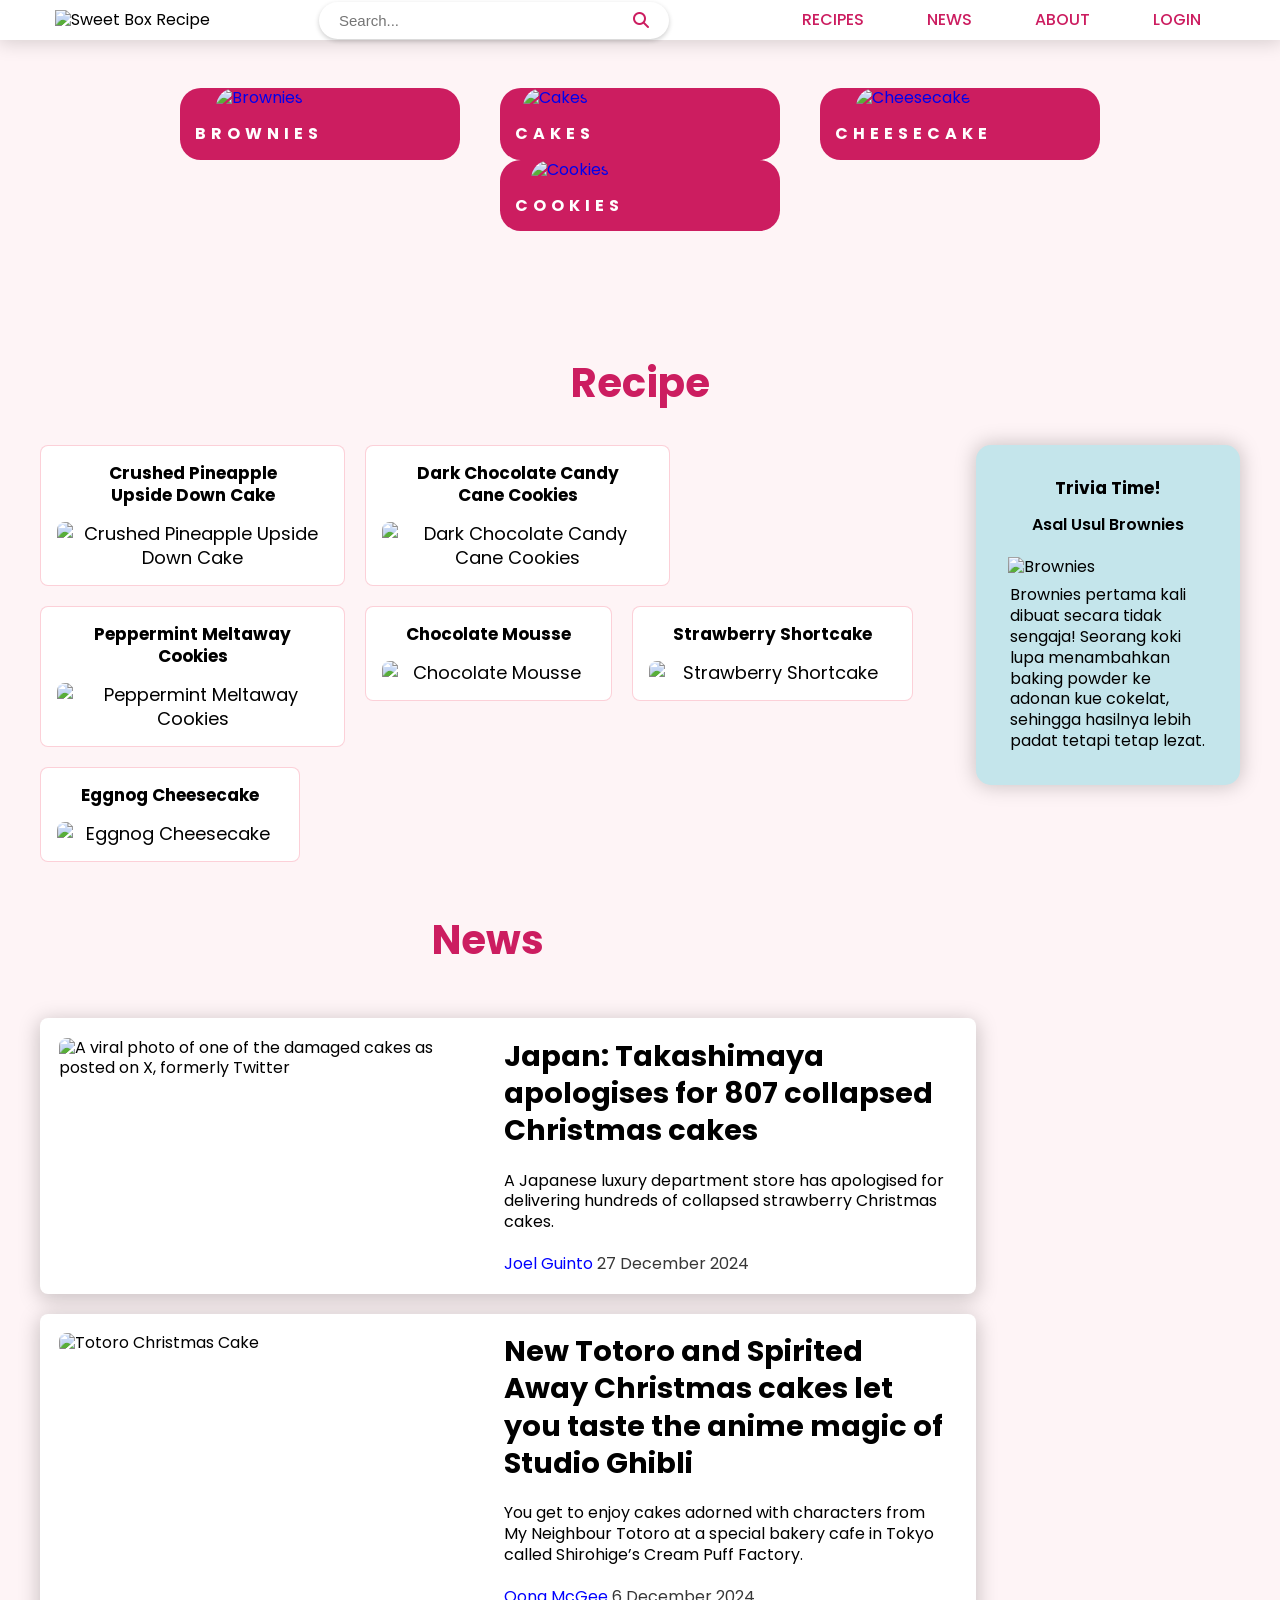
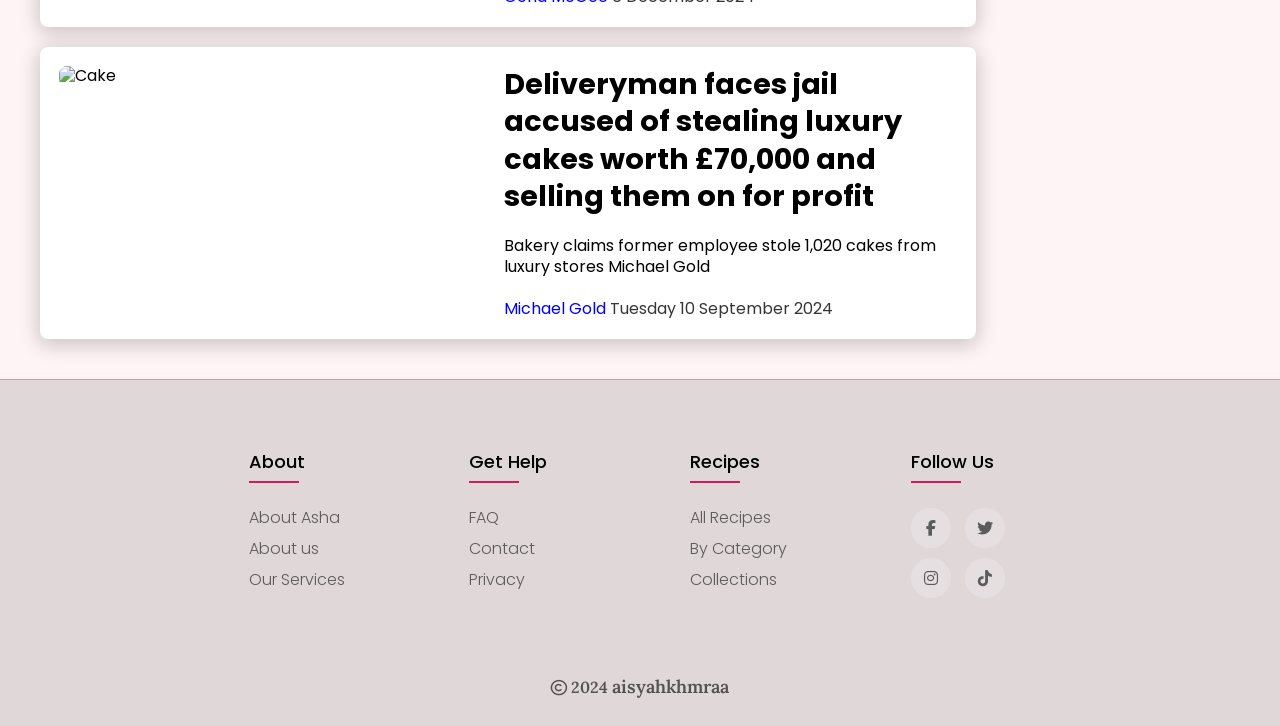
==== index.html @ 1d1de417 "Add files via upload" ====
<!DOCTYPE html>
<html lang="en">

<head>
    <meta charset="UTF-8">
    <meta name="viewport" content="width=device-width, initial-scale=1.0">
    <title>Sweet Box Recipe</title>
    <!-- font -->
    <link rel="preconnect" href="https://fonts.googleapis.com">
    <link rel="preconnect" href="https://fonts.gstatic.com" crossorigin>
    <link href="https://fonts.googleapis.com/css2?family=Lora:ital,wght@0,400..700;1,400..700&display=swap"
        rel="stylesheet">
    <link href="https://fonts.googleapis.com/css2?family=Poppins:wght@300;400;500;600;700&display=swap"
        rel="stylesheet">
    <link href="https://fonts.googleapis.com/css2?family=Sacramento&display=swap" rel="stylesheet">

    <!-- font awesome -->
    <link rel="stylesheet" href="https://cdnjs.cloudflare.com/ajax/libs/font-awesome/6.5.1/css/all.min.css">
    <!-- css -->
    <link rel="stylesheet" href="css/app.css">
</head>

<body>
    <header>
        <div class="navigation">
            <div>
                <img src="img/sweet-box-recipe.png" alt="Sweet Box Recipe" width="240px">
            </div>
            <div class="search-box">
                <input type="text" placeholder="Search...">
                <i class="fa fa-search"></i>
            </div>
            <input type="checkbox" id="check">
            <label for="check" class="checkbtn">
                <i class="fas fa-bars"></i>
            </label>
            <nav class="nav-list">
                <ul>
                    <li>
                        <a href="#recipes">Recipes</a>
                    </li>
                    <li>
                        <a href="#news">News</a>
                    </li>
                    <li>
                        <a href="#">About</a>
                    </li>
                    <li>
                        <a href="#">Login</a>
                    </li>
                </ul>
            </nav>
        </div>
        <div class="jumbotron">
            <div class="card-jumbotron">
                <a href="#"><img src="img/brownies-header.jpg" alt="Brownies">
                    <h2>BROWNIES</h2>
                </a>
            </div>
            <div class="card-jumbotron">
                <a href="#"><img src="img/cakes-header.jpg" alt="Cakes">
                    <h2>CAKES</h2>
                </a>
            </div>
            <div class="card-jumbotron">
                <a href="#"><img src="img/cheesecake-header.jpg" alt="Cheesecake">
                    <h2>CHEESECAKE</h2>
                </a>
            </div>
            <div class="card-jumbotron">
                <a href="#"><img src="img/cookies-header.jpg" alt="Cookies">
                    <h2>COOKIES</h2>
                </a>
            </div>
        </div>
    </header>


    <main>
        <br><br>
        <div id="recipes" class="content-header1">
            <a href="#">
                <h1>Recipe</h1>
            </a>
        </div>

        <!-- left side -->
        <div id="content">
            <div>
                <div class="content-recipe">
                    <a href="#">
                        <article class="card-recipe">
                            <h2>Crushed Pineapple Upside Down Cake</h2>
                            <img src="img/pinnaple-cake.jpg" alt="Crushed Pineapple Upside Down Cake"
                                class="gambar-resep">
                        </article>
                    </a>
                    <a href="#">
                        <article class="card-recipe">
                            <h2>Dark Chocolate Candy Cane Cookies</h2>
                            <img src="img/candy-cane.jpg" alt="Dark Chocolate Candy Cane Cookies" class="gambar-resep">
                        </article>
                    </a>
                    <a href="#">
                        <article class="card-recipe">
                            <h2>Peppermint Meltaway Cookies</h2>
                            <img src="img/peppermint-cookies.jpg" alt="Peppermint Meltaway Cookies"
                                class="gambar-resep">
                        </article>
                    </a>
                    <a href="#">
                        <article class="card-recipe">
                            <h2>Chocolate Mousse</h2>
                            <img src="img/chocolate-mousse.jpg" alt="Chocolate Mousse" class="gambar-resep">
                        </article>
                    </a>
                    <a href="#">
                        <article class="card-recipe">
                            <h2>Strawberry Shortcake</h2>
                            <img src="img/strawberry-shortcake.jpg" alt="Strawberry Shortcake" class="gambar-resep">
                        </article>
                    </a>
                    <a href="#">
                        <article class="card-recipe">
                            <h2>Eggnog Cheesecake</h2>
                            <img src="img/cheesecake.jpg" alt="Eggnog Cheesecake" class="gambar-resep">
                        </article>
                    </a>
                </div>

                <div id="news" class="content-header2">
                    <a href="#">
                        <h1>News</h1>
                    </a>
                </div>

                <div class="content-news">
                    <div>
                        <article class="card-news">
                            <img src="img/christmas-cake.jpg"
                                alt="A viral photo of one of the damaged cakes as posted on X, formerly Twitter"
                                class="gambar-news">
                            <div class="text-content">
                                <a href="#">
                                    <h1>Japan: Takashimaya apologises for 807 collapsed Christmas cakes</h1>
                                </a>
                                <br>
                                <p class="text-news">
                                    A Japanese luxury department store has apologised for delivering hundreds of
                                    collapsed
                                    strawberry Christmas cakes.
                                    <br><br>
                                    <span style="color: blue;">Joel Guinto</span> <span style="color: rgb(54, 54, 54);">
                                        27 December 2024
                                    </span>
                                </p>
                            </div>
                        </article>
                        <article class="card-news">
                            <img src="img/totoro-cake.jpg" alt="Totoro Christmas Cake" class="gambar-news">
                            <div class="text-content">
                                <a href="#">
                                    <h1>New Totoro and Spirited Away Christmas cakes let you taste the anime magic of
                                        Studio
                                        Ghibli
                                    </h1>
                                </a>
                                <br>
                                <p class="text-news">
                                    You
                                    get to enjoy cakes adorned with characters from My Neighbour Totoro at a special
                                    bakery
                                    cafe
                                    in
                                    Tokyo called Shirohige’s Cream Puff Factory.
                                    <br><br>
                                    <span style="color: blue;">Oona McGee</span> <span style="color: rgb(54, 54, 54);">6
                                        December
                                        2024</span>
                                </p>
                            </div>
                        </article>
                        <article class="card-news">
                            <img src="img/cake-tart.jpg" alt="Cake" class="gambar-news">
                            <div class="text-content">
                                <a href="#">
                                    <h1>Deliveryman faces jail accused of stealing luxury cakes worth £70,000 and
                                        selling
                                        them
                                        on
                                        for
                                        profit</h1>
                                </a>
                                <br>
                                <p class="text-news">
                                    Bakery claims former employee stole 1,020 cakes from luxury stores Michael Gold
                                    <br><br>
                                    <span style="color: blue;">Michael Gold</span>
                                    <span style="color: rgb(54, 54, 54);">
                                        Tuesday 10 September 2024
                                    </span>
                                </p>
                            </div>
                        </article>
                    </div>
                </div>
            </div>



            <!-- right side -->
            <aside class="side-bar">
                <section class="trivia">
                    <div class="header-aside">
                        <h2>Trivia Time!</h2>
                        <h4>Asal Usul Brownies</h4>
                    </div>
                    <br>
                    <div class="left-aside">
                        <img src="img/brownies.png" alt="Brownies">
                        <div class="text-aside">
                            <p>Brownies pertama kali dibuat secara tidak sengaja! Seorang koki lupa menambahkan baking
                                powder ke
                                adonan kue cokelat, sehingga hasilnya lebih padat tetapi tetap lezat.</p>
                        </div>
                </section>
            </aside>
        </div>
    </main>
</body>

<footer class="footer">
    <div class="cfooter">
        <div class="container">
            <div class="row">
                <div class="footer-col">
                    <h4>About</h4>
                    <ul>
                        <li><a href="#">About Asha</a></li>
                        <li><a href="#">About us</a></li>
                        <li><a href="#">Our Services</a></li>
                    </ul>
                </div>
                <div class="footer-col">
                    <h4>Get Help</h4>
                    <ul>
                        <li><a href="#">FAQ</a></li>
                        <li><a href="#">Contact</a></li>
                        <li><a href="#">Privacy</a></li>
                    </ul>
                </div>
                <div class="footer-col">
                    <h4>Recipes</h4>
                    <ul>
                        <li><a href="#">All Recipes</a></li>
                        <li><a href="#">By Category</a></li>
                        <li><a href="#">Collections</a></li>
                    </ul>
                </div>
                <div class="footer-col">
                    <h4>Follow Us</h4>
                    <div class="social-media">
                        <a href="#"><i class="fab fa-facebook-f"></i></a>
                        <a href="#"><i class="fab fa-twitter"></i></a>
                        <a href="#"><i class="fab fa-instagram"></i></a>
                        <a href="#"><i class="fab fa-tiktok"></i></a>
                    </div>
                </div>
            </div>
        </div>
        <a class="font-footer" href="https://www.instagram.com/aisyahkhmraa?igsh=MWc3djFxNWg4aG1veQ==">
            <i class="far fa-copyright">
                <p style="font-weight: 600;">&nbsp2024 <span
                        style="font-size: 18px; font-weight: 600;">aisyahkhmraa</span></p>
            </i>
        </a>
    </div>
</footer>

</html>
---- css/app.css ----
*{
    padding: 0;
    margin: 0;
    box-sizing: border-box;
}

main {
    padding: 20px;
    display: flex;
    flex-direction: column;
}

body {
    font-family: "Poppins", serif;
    line-height: 1.3;
    background: #f9a2b31e;
}


a {
    text-decoration: none;
}

.jumbotron {
    width: 100%;
    display: flex;
    flex-wrap: wrap;
    align-items: center;
    justify-content: center;
    text-align: center;
    padding: 3rem 2rem;
}

.card-jumbotron {
    display: flex;
    width: 280px;
    border-radius: 1.3rem;
    background-color: #cc1d60;
    margin-inline: 20px;
}

.card-jumbotron h2:hover {
    letter-spacing: 9px;
}


.card-jumbotron img { 
    width: 100%;
    border-top-left-radius: 1.2rem;
    border-top-right-radius: 1.2rem;
}

.jumbotron .jumbotron-inner {
    width: 100%;
    display: flex;
    justify-content: center;
    
}

.card-jumbotron h2 {
    font-family: 'poppins', serif;
    font-size: 16px;
    font-weight: 700;
    padding: 15px;
    text-align: center;
    text-decoration: none;
    color: white; 
    letter-spacing: 5px;
    transition: all 0.5s ease-in-out;
}

.search-box {
    position: relative;
}

.search-box input {
    width: 350px;
    font-size: 15px;
    padding: 10px 20px;
    border-radius: 25px;
    border: none;
    box-shadow: 0px 2px 5px rgba(0, 0, 0, 0.2);
    transition: 0.4s ease-in-out;
}

.search-box input:focus {
    width: 400px;
}

.search-box i {
    position: absolute;
    top: 50%;
    right: 20px;
    transform: translateY(-50%);
    color: #cc1d60;
    cursor: pointer;
}

.container {
    display: flex;
}

h1 {
    color: #cc1d60;
    font-weight: 700;
}

.content-header1 {
    display: flex;
    font-size: 20px;
    width: 100%;
    align-items: start;
    justify-content: center;
    margin: 0;
    padding: 1rem;
}

.content-header2 {
    font-size: 20px;
    width: 100%;
    text-align: center;
    padding: 2rem;
}

.content-recipe {
    display: flex;
    flex-wrap: wrap;

    margin-left: 0;
    width: 100%;
    padding: 10px;
    font-size: 18px;
}

.card-recipe:hover {
        transform: scale(1.01); 
        transition: all 0.2s ease-in-out;
        box-shadow: 0 4px 20px 2px rgba(0, 0, 0, 0.295);
}

.content-news {
    display: flex;
    flex-wrap: wrap;
}

.card-recipe {
    background-color: white;
    border-radius: 0.5rem;
    border: 0.01px solid #f9a2b381;
    margin: 10px;
  
    max-width: 305px;
    display: flex;
    flex-direction: column;
    justify-content: space-between;
    align-items: center;
    text-align: center;
    padding: 1rem;
    color: black;
}

.card-news {
    background-color: white;
    box-shadow: 0 4px 20px 2px rgba(0, 0, 0, 0.205);
    border-radius: 0.5rem;
    margin: 20px;
    width: 100%;
    max-width: 100%;

    display: flex;
    flex-wrap: wrap;
    align-items: flex-start;
    gap: 2rem;
    padding: 1.2rem;
}

.card-news h1 {
    color: black;
}

.gambar-resep {
    width: 100%;
    border-radius: 0.5rem;
    object-fit: cover;
}

.gambar-news {
    width: 46%;
    align-items: center;
    border-radius: 0.5rem;
    object-fit: cover;
}

header {
    display: inline;
}

.navigation {
    background-color: white ;
    box-shadow: 0 0 20px 2px rgba(0, 0, 0, 0.171);
    width: 100%;
    max-width: 100%;
    padding-block: 0.1rem;
    
    display: flex;
    justify-content: space-around;
    align-items: center;

    position: sticky;
    top: 0;
    z-index: 9999;
}

header .nav-list ul {
    display: flex;
    gap: 15px;

}

header .nav-list li {
    list-style-type: none;
}

nav li a:hover {
    color: white;
    background-color: #cc1d60;
}

.nav-list li a {
    padding: 0.5rem 1.5rem;
    border-radius: 999px;

    text-decoration: none;
    font-size: 1rem;
    font-weight: 500;
    color: #cc1d60;

    transition: all 0.2s ease-in-out;
}

.nav-list ul li a {
    text-transform: uppercase;
}

.text-content {
    flex-direction: column; 
    width: 440px;
    max-width: 500px;
}

.text-content h1 {
    padding: 0%;
    margin: 0%;
    font-size: 1.8rem;
}

.text-content h1:hover {
    text-decoration: underline;
    color: blue;
}

h2 {
    font-size: 17px;
    padding: 1rem 1.5rem;
    padding-top: 0; 
}

.side-bar {
    padding: 10px;
}

#content {
    width: 100%;
    display: flex;
    justify-content: space-between;
}

.trivia { 
    background-color: rgb(196, 229, 235);
    box-shadow: 0 0 20px 1.5px rgba(0, 0, 0, 0.205);
    border-radius: 15px;
    padding: 2rem;
    margin: 10px
}

.left-aside img {
    width: 100%;
        background-repeat: no-repeat;
        background-size: contain;
}

.text-aside {
    padding: 0.1rem;
    padding-top: 0.5rem;
    width: 200px;
    font-size: 16px;
}

.header-aside h2, h4 {
    display: flex;
    justify-content: center;
}

.header-aside h4 {
    font-weight: 600;
}

.footer {
    max-width: 100%;
    margin: auto;
    background-color: rgba(0, 0, 0, 0.116);
    border-top: 0.01px solid #cc1d6059;
}

.row {
    display: flex;
    flex-wrap: wrap;
}

ul {
    list-style: none;
}

.container {
    display: flex;
    padding: 70px 0;
    justify-content: center;
}

.footer-col {
    width: 25%;
    padding: 0 50px;
    
}

.footer-col h4 {
    font-size: 18px;
    color: black;
    text-transform: capitalize;
    margin-bottom: 35px;
    font-weight: 500;
    position: relative;
    justify-content: start;
}

.footer-col h4::before {
    content: '';
    position: absolute;
    bottom: -10px;
    left: 0;
    background-color: #cc1d60;
    height: 2px;
    box-sizing: border-box;
    width: 50px;
}

.footer-col ul li:not(:last-child) {
    margin-bottom: 10px;
} 

.footer-col ul li a {
    font-size: 16px;
    color: #ffffff;
    text-decoration: none;
    font-weight: 300;
    color: rgb(92, 91, 91);
    display: block;
    transition: all 0.3s ease;
}

.footer-col ul li a:hover {
    color: #cc1d60;
    padding-left: 8px;
    font-weight: 500;
}

.footer-col .social-media i {
    display: inline-block;
    height: 40px;
    width: 40px;
    background-color: rgba(255, 255, 255, 0.2);
    margin: 0 10px 10px 0;
    text-align: center;
    line-height: 40px;
    border-radius: 50%;
    color: rgb(92, 91, 91);
    transition: all 0.5s ease;
}

.footer-col .social-media i:hover {
    color: #cc1d60;
    background-color: #ca749557;
}


.checkbtn {
    font-size: 27px;
    color: #cc1d60;
    line-height: 80px;
    float: right;
    cursor: pointer;
    display: none;
}

#check {
    display: none;
}

.cfooter i {
    display: flex;
    justify-content: center;
    padding-bottom: 30px;
    font-size: 16px;
    list-style: none;
}

.font-footer {
    text-decoration: none;
}

.font-footer i {
    color: rgba(48, 48, 48, 0.795);
    align-items: center;
}

.font-footer i p {
    color: rgba(48, 47, 47, 0.795);
    font-family: 'Lora';
    font-size: 16px;
}

@media screen and (max-width: 1023px) {
    body {
        width: 100%;
    }
    
    #content {
        display: flex;
        flex-direction: column;
    }
    .footer-col {
        width: 50%;
        margin-bottom: 30px;
    }

    .content-recipe {
        display: flex;
        justify-content: center;
    }

    .content-news {
        display: flex;
        flex-wrap: wrap;
    }

    .card-recipe {
        max-width: 270px;
    }

    .card-news {
        width: 100%;
    }

    .gambar-news {
        width: 300px;
    }

    .side-bar {
        display: flex;
        flex-direction: column;
        width: 80%;
    }

    .left-aside {
        display: flex;
    }
 
    .left-aside img {     
        width: 70%;
        height: 200px;
    }

    .header-aside h2 {
        font-size: 28px;
    }

    .header-aside h4 {
        font-size: 18px;
    }

    .text-aside {
        display: flex;
        width: 70%;
        font-size: 17px;
        align-items: center;
        padding: 10px;
    }

    .text-content {
        padding-left: 0.5rem;
    }

    .text-content h1 {
        width: 400px;
        font-size: 22px;
    }

    .text-content p {
        width: 400px;
        font-size: 14px;
    }

    .checkbtn {
        display: block;
    }

    .nav-list ul {
        position: fixed;
        width: 100%;
        height: 100vh;
        background: rgb(196, 229, 235);
        top: 90px;
        left: -100%;
        transition: all .5s;
        padding-bottom: 150px;
        flex-direction: column;
        text-align: center;
    }

    .nav-list ul li {
        display: block;
        margin: 45px 0;
        line-height: 20px;
    }

    .nav-list ul li a {
        font-size: 20px;
        color: grey;
    }

    .nav-list a:hover {
        background: none;
        color: #cc1d60;
    }

    #check:checked ~ .nav-list ul {
        left: 0;
    }

    .jumbotron {
        width: 100%;
        height: 1000px;
        background-color: red;
    }

    .card-jumbotron {
        display: flex;
        flex-wrap: wrap;
    }

    .card-jumbotron img {
        object-fit: cover;
        width: 250px;
    }

}

@media screen and (max-width: 767px){
    .footer-col {
        width: 100%;
    }

    .gambar-news {
        width: 100%;
    }

    header .navigation {
        flex-direction: column;
        gap: 1.5rem;
    }

    .card-recipe {  
        width: 100%;
        font-size: 14px;
    }

    .card-news {
        flex-direction: column;
        width: 80%;
    }

    h1 {
        font-size: 28px;
    }

    h2 {
        font-size: 20px;
    }

    


}
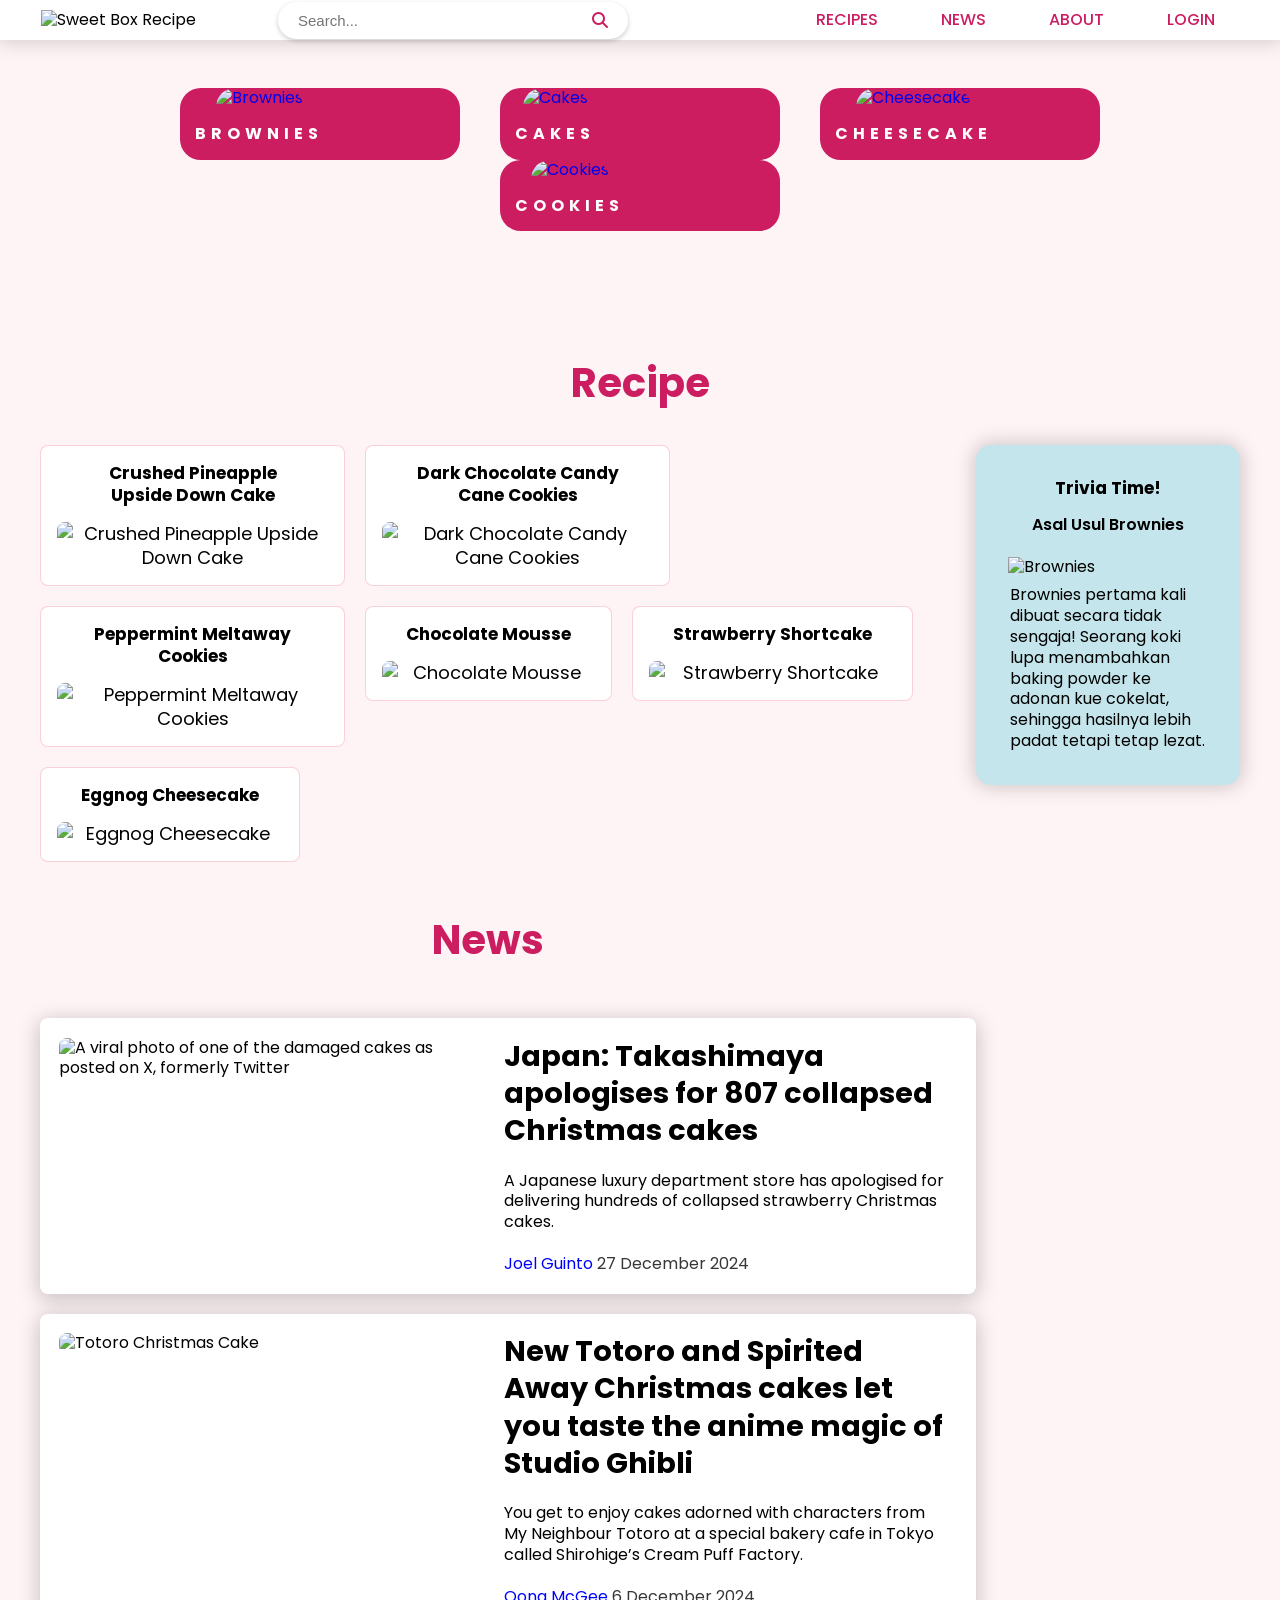
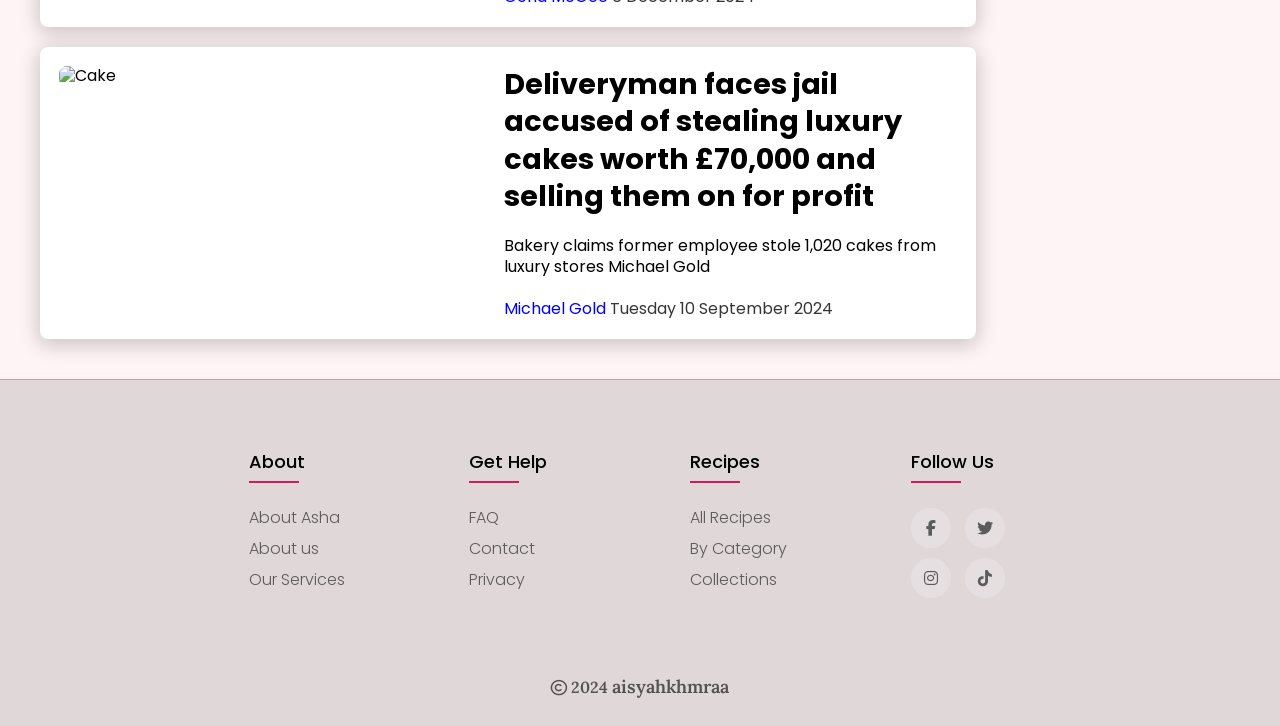
==== commit 5bc255f1: "menambahakan index.html" ====
--- a/index.html
+++ b/index.html
@@ -1,280 +1,284 @@
-<!DOCTYPE html>
-<html lang="en">
-
-<head>
-    <meta charset="UTF-8">
-    <meta name="viewport" content="width=device-width, initial-scale=1.0">
-    <title>Sweet Box Recipe</title>
-    <!-- font -->
-    <link rel="preconnect" href="https://fonts.googleapis.com">
-    <link rel="preconnect" href="https://fonts.gstatic.com" crossorigin>
-    <link href="https://fonts.googleapis.com/css2?family=Lora:ital,wght@0,400..700;1,400..700&display=swap"
-        rel="stylesheet">
-    <link href="https://fonts.googleapis.com/css2?family=Poppins:wght@300;400;500;600;700&display=swap"
-        rel="stylesheet">
-    <link href="https://fonts.googleapis.com/css2?family=Sacramento&display=swap" rel="stylesheet">
-
-    <!-- font awesome -->
-    <link rel="stylesheet" href="https://cdnjs.cloudflare.com/ajax/libs/font-awesome/6.5.1/css/all.min.css">
-    <!-- css -->
-    <link rel="stylesheet" href="css/app.css">
-</head>
-
-<body>
-    <header>
-        <div class="navigation">
-            <div>
-                <img src="img/sweet-box-recipe.png" alt="Sweet Box Recipe" width="240px">
-            </div>
-            <div class="search-box">
-                <input type="text" placeholder="Search...">
-                <i class="fa fa-search"></i>
-            </div>
-            <input type="checkbox" id="check">
-            <label for="check" class="checkbtn">
-                <i class="fas fa-bars"></i>
-            </label>
-            <nav class="nav-list">
-                <ul>
-                    <li>
-                        <a href="#recipes">Recipes</a>
-                    </li>
-                    <li>
-                        <a href="#news">News</a>
-                    </li>
-                    <li>
-                        <a href="#">About</a>
-                    </li>
-                    <li>
-                        <a href="#">Login</a>
-                    </li>
-                </ul>
-            </nav>
-        </div>
-        <div class="jumbotron">
-            <div class="card-jumbotron">
-                <a href="#"><img src="img/brownies-header.jpg" alt="Brownies">
-                    <h2>BROWNIES</h2>
-                </a>
-            </div>
-            <div class="card-jumbotron">
-                <a href="#"><img src="img/cakes-header.jpg" alt="Cakes">
-                    <h2>CAKES</h2>
-                </a>
-            </div>
-            <div class="card-jumbotron">
-                <a href="#"><img src="img/cheesecake-header.jpg" alt="Cheesecake">
-                    <h2>CHEESECAKE</h2>
-                </a>
-            </div>
-            <div class="card-jumbotron">
-                <a href="#"><img src="img/cookies-header.jpg" alt="Cookies">
-                    <h2>COOKIES</h2>
-                </a>
-            </div>
-        </div>
-    </header>
-
-
-    <main>
-        <br><br>
-        <div id="recipes" class="content-header1">
-            <a href="#">
-                <h1>Recipe</h1>
-            </a>
-        </div>
-
-        <!-- left side -->
-        <div id="content">
-            <div>
-                <div class="content-recipe">
-                    <a href="#">
-                        <article class="card-recipe">
-                            <h2>Crushed Pineapple Upside Down Cake</h2>
-                            <img src="img/pinnaple-cake.jpg" alt="Crushed Pineapple Upside Down Cake"
-                                class="gambar-resep">
-                        </article>
-                    </a>
-                    <a href="#">
-                        <article class="card-recipe">
-                            <h2>Dark Chocolate Candy Cane Cookies</h2>
-                            <img src="img/candy-cane.jpg" alt="Dark Chocolate Candy Cane Cookies" class="gambar-resep">
-                        </article>
-                    </a>
-                    <a href="#">
-                        <article class="card-recipe">
-                            <h2>Peppermint Meltaway Cookies</h2>
-                            <img src="img/peppermint-cookies.jpg" alt="Peppermint Meltaway Cookies"
-                                class="gambar-resep">
-                        </article>
-                    </a>
-                    <a href="#">
-                        <article class="card-recipe">
-                            <h2>Chocolate Mousse</h2>
-                            <img src="img/chocolate-mousse.jpg" alt="Chocolate Mousse" class="gambar-resep">
-                        </article>
-                    </a>
-                    <a href="#">
-                        <article class="card-recipe">
-                            <h2>Strawberry Shortcake</h2>
-                            <img src="img/strawberry-shortcake.jpg" alt="Strawberry Shortcake" class="gambar-resep">
-                        </article>
-                    </a>
-                    <a href="#">
-                        <article class="card-recipe">
-                            <h2>Eggnog Cheesecake</h2>
-                            <img src="img/cheesecake.jpg" alt="Eggnog Cheesecake" class="gambar-resep">
-                        </article>
-                    </a>
-                </div>
-
-                <div id="news" class="content-header2">
-                    <a href="#">
-                        <h1>News</h1>
-                    </a>
-                </div>
-
-                <div class="content-news">
-                    <div>
-                        <article class="card-news">
-                            <img src="img/christmas-cake.jpg"
-                                alt="A viral photo of one of the damaged cakes as posted on X, formerly Twitter"
-                                class="gambar-news">
-                            <div class="text-content">
-                                <a href="#">
-                                    <h1>Japan: Takashimaya apologises for 807 collapsed Christmas cakes</h1>
-                                </a>
-                                <br>
-                                <p class="text-news">
-                                    A Japanese luxury department store has apologised for delivering hundreds of
-                                    collapsed
-                                    strawberry Christmas cakes.
-                                    <br><br>
-                                    <span style="color: blue;">Joel Guinto</span> <span style="color: rgb(54, 54, 54);">
-                                        27 December 2024
-                                    </span>
-                                </p>
-                            </div>
-                        </article>
-                        <article class="card-news">
-                            <img src="img/totoro-cake.jpg" alt="Totoro Christmas Cake" class="gambar-news">
-                            <div class="text-content">
-                                <a href="#">
-                                    <h1>New Totoro and Spirited Away Christmas cakes let you taste the anime magic of
-                                        Studio
-                                        Ghibli
-                                    </h1>
-                                </a>
-                                <br>
-                                <p class="text-news">
-                                    You
-                                    get to enjoy cakes adorned with characters from My Neighbour Totoro at a special
-                                    bakery
-                                    cafe
-                                    in
-                                    Tokyo called Shirohige’s Cream Puff Factory.
-                                    <br><br>
-                                    <span style="color: blue;">Oona McGee</span> <span style="color: rgb(54, 54, 54);">6
-                                        December
-                                        2024</span>
-                                </p>
-                            </div>
-                        </article>
-                        <article class="card-news">
-                            <img src="img/cake-tart.jpg" alt="Cake" class="gambar-news">
-                            <div class="text-content">
-                                <a href="#">
-                                    <h1>Deliveryman faces jail accused of stealing luxury cakes worth £70,000 and
-                                        selling
-                                        them
-                                        on
-                                        for
-                                        profit</h1>
-                                </a>
-                                <br>
-                                <p class="text-news">
-                                    Bakery claims former employee stole 1,020 cakes from luxury stores Michael Gold
-                                    <br><br>
-                                    <span style="color: blue;">Michael Gold</span>
-                                    <span style="color: rgb(54, 54, 54);">
-                                        Tuesday 10 September 2024
-                                    </span>
-                                </p>
-                            </div>
-                        </article>
-                    </div>
-                </div>
-            </div>
-
-
-
-            <!-- right side -->
-            <aside class="side-bar">
-                <section class="trivia">
-                    <div class="header-aside">
-                        <h2>Trivia Time!</h2>
-                        <h4>Asal Usul Brownies</h4>
-                    </div>
-                    <br>
-                    <div class="left-aside">
-                        <img src="img/brownies.png" alt="Brownies">
-                        <div class="text-aside">
-                            <p>Brownies pertama kali dibuat secara tidak sengaja! Seorang koki lupa menambahkan baking
-                                powder ke
-                                adonan kue cokelat, sehingga hasilnya lebih padat tetapi tetap lezat.</p>
-                        </div>
-                </section>
-            </aside>
-        </div>
-    </main>
-</body>
-
-<footer class="footer">
-    <div class="cfooter">
-        <div class="container">
-            <div class="row">
-                <div class="footer-col">
-                    <h4>About</h4>
-                    <ul>
-                        <li><a href="#">About Asha</a></li>
-                        <li><a href="#">About us</a></li>
-                        <li><a href="#">Our Services</a></li>
-                    </ul>
-                </div>
-                <div class="footer-col">
-                    <h4>Get Help</h4>
-                    <ul>
-                        <li><a href="#">FAQ</a></li>
-                        <li><a href="#">Contact</a></li>
-                        <li><a href="#">Privacy</a></li>
-                    </ul>
-                </div>
-                <div class="footer-col">
-                    <h4>Recipes</h4>
-                    <ul>
-                        <li><a href="#">All Recipes</a></li>
-                        <li><a href="#">By Category</a></li>
-                        <li><a href="#">Collections</a></li>
-                    </ul>
-                </div>
-                <div class="footer-col">
-                    <h4>Follow Us</h4>
-                    <div class="social-media">
-                        <a href="#"><i class="fab fa-facebook-f"></i></a>
-                        <a href="#"><i class="fab fa-twitter"></i></a>
-                        <a href="#"><i class="fab fa-instagram"></i></a>
-                        <a href="#"><i class="fab fa-tiktok"></i></a>
-                    </div>
-                </div>
-            </div>
-        </div>
-        <a class="font-footer" href="https://www.instagram.com/aisyahkhmraa?igsh=MWc3djFxNWg4aG1veQ==">
-            <i class="far fa-copyright">
-                <p style="font-weight: 600;">&nbsp2024 <span
-                        style="font-size: 18px; font-weight: 600;">aisyahkhmraa</span></p>
-            </i>
-        </a>
-    </div>
-</footer>
-
+<!DOCTYPE html>
+<html lang="en">
+
+<head>
+    <meta charset="UTF-8">
+    <meta name="viewport" content="width=device-width, initial-scale=1.0">
+    <title>Sweet Box Recipe</title>
+    <!-- font -->
+    <link rel="preconnect" href="https://fonts.googleapis.com">
+    <link rel="preconnect" href="https://fonts.gstatic.com" crossorigin>
+    <link href="https://fonts.googleapis.com/css2?family=Lora:ital,wght@0,400..700;1,400..700&display=swap"
+        rel="stylesheet">
+    <link href="https://fonts.googleapis.com/css2?family=Poppins:wght@300;400;500;600;700&display=swap"
+        rel="stylesheet">
+    <link href="https://fonts.googleapis.com/css2?family=Sacramento&display=swap" rel="stylesheet">
+    <link href="https://fonts.googleapis.com/css2?family=Henny+Penny&display=swap" rel="stylesheet">
+
+    <!-- font awesome -->
+    <link rel="stylesheet" href="https://cdnjs.cloudflare.com/ajax/libs/font-awesome/6.5.1/css/all.min.css">
+    <!-- css -->
+    <link rel="stylesheet" href="css/app.css">
+</head>
+
+<body>
+    <header>
+        <div class="navigation">
+            <div class="logo">
+                <img src="img/sweet-box-recipe.png" alt="Sweet Box Recipe" width="240px">
+            </div>
+            <div class="search-box">
+                <input type="text" placeholder="Search...">
+                <i class="fa fa-search"></i>
+            </div>
+            <div>
+                <input type="checkbox" id="check">
+                <label for="check" class="checkbtn">
+                    <i class="fas fa-bars"></i>
+                </label>
+            </div>
+            <nav class="nav-list">
+                <ul>
+                    <li>
+                        <a class="list-a" href="#recipes">Recipes</a>
+                    </li>
+                    <li>
+                        <a class="list-a" href="#news">News</a>
+                    </li>
+                    <li>
+                        <a class="list-a" href="#">About</a>
+                    </li>
+                    <li>
+                        <a class="login" href="login-page.html">Login</a>
+                    </li>
+                </ul>
+            </nav>
+        </div>
+        <div class="jumbotron">
+            <div class="card-jumbotron">
+                <a href="#"><img src="img/brownies-header.jpg" alt="Brownies">
+                    <h2>BROWNIES</h2>
+                </a>
+            </div>
+            <div class="card-jumbotron">
+                <a href="#"><img src="img/cakes-header.jpg" alt="Cakes">
+                    <h2>CAKES</h2>
+                </a>
+            </div>
+            <div class="card-jumbotron">
+                <a href="#"><img src="img/cheesecake-header.jpg" alt="Cheesecake">
+                    <h2>CHEESECAKE</h2>
+                </a>
+            </div>
+            <div class="card-jumbotron">
+                <a href="#"><img src="img/cookies-header.jpg" alt="Cookies">
+                    <h2>COOKIES</h2>
+                </a>
+            </div>
+        </div>
+    </header>
+
+
+    <main>
+        <br><br>
+        <div id="recipes" class="content-header1">
+            <a href="#">
+                <h1>Recipe</h1>
+            </a>
+        </div>
+
+        <!-- left side -->
+        <div id="content">
+            <div>
+                <div class="content-recipe">
+                    <a href="#">
+                        <article class="card-recipe">
+                            <h2>Crushed Pineapple Upside Down Cake</h2>
+                            <img src="img/pinnaple-cake.jpg" alt="Crushed Pineapple Upside Down Cake"
+                                class="gambar-resep">
+                        </article>
+                    </a>
+                    <a href="#">
+                        <article class="card-recipe">
+                            <h2>Dark Chocolate Candy Cane Cookies</h2>
+                            <img src="img/candy-cane.jpg" alt="Dark Chocolate Candy Cane Cookies" class="gambar-resep">
+                        </article>
+                    </a>
+                    <a href="#">
+                        <article class="card-recipe">
+                            <h2>Peppermint Meltaway Cookies</h2>
+                            <img src="img/peppermint-cookies.jpg" alt="Peppermint Meltaway Cookies"
+                                class="gambar-resep">
+                        </article>
+                    </a>
+                    <a href="#">
+                        <article class="card-recipe">
+                            <h2>Chocolate Mousse</h2>
+                            <img src="img/chocolate-mousse.jpg" alt="Chocolate Mousse" class="gambar-resep">
+                        </article>
+                    </a>
+                    <a href="#">
+                        <article class="card-recipe">
+                            <h2>Strawberry Shortcake</h2>
+                            <img src="img/strawberry-shortcake.jpg" alt="Strawberry Shortcake" class="gambar-resep">
+                        </article>
+                    </a>
+                    <a href="#">
+                        <article class="card-recipe">
+                            <h2>Eggnog Cheesecake</h2>
+                            <img src="img/cheesecake.jpg" alt="Eggnog Cheesecake" class="gambar-resep">
+                        </article>
+                    </a>
+                </div>
+
+                <div id="news" class="content-header2">
+                    <a href="#">
+                        <h1>News</h1>
+                    </a>
+                </div>
+
+                <div class="content-news">
+                    <div>
+                        <article class="card-news">
+                            <img src="img/christmas-cake.jpg"
+                                alt="A viral photo of one of the damaged cakes as posted on X, formerly Twitter"
+                                class="gambar-news">
+                            <div class="text-content">
+                                <a href="#">
+                                    <h1>Japan: Takashimaya apologises for 807 collapsed Christmas cakes</h1>
+                                </a>
+                                <br>
+                                <p class="text-news">
+                                    A Japanese luxury department store has apologised for delivering hundreds of
+                                    collapsed
+                                    strawberry Christmas cakes.
+                                    <br><br>
+                                    <span style="color: blue;">Joel Guinto</span> <span style="color: rgb(54, 54, 54);">
+                                        27 December 2024
+                                    </span>
+                                </p>
+                            </div>
+                        </article>
+                        <article class="card-news">
+                            <img src="img/totoro-cake.jpg" alt="Totoro Christmas Cake" class="gambar-news">
+                            <div class="text-content">
+                                <a href="#">
+                                    <h1>New Totoro and Spirited Away Christmas cakes let you taste the anime magic of
+                                        Studio
+                                        Ghibli
+                                    </h1>
+                                </a>
+                                <br>
+                                <p class="text-news">
+                                    You
+                                    get to enjoy cakes adorned with characters from My Neighbour Totoro at a special
+                                    bakery
+                                    cafe
+                                    in
+                                    Tokyo called Shirohige’s Cream Puff Factory.
+                                    <br><br>
+                                    <span style="color: blue;">Oona McGee</span> <span style="color: rgb(54, 54, 54);">6
+                                        December
+                                        2024</span>
+                                </p>
+                            </div>
+                        </article>
+                        <article class="card-news">
+                            <img src="img/cake-tart.jpg" alt="Cake" class="gambar-news">
+                            <div class="text-content">
+                                <a href="#">
+                                    <h1>Deliveryman faces jail accused of stealing luxury cakes worth £70,000 and
+                                        selling
+                                        them
+                                        on
+                                        for
+                                        profit</h1>
+                                </a>
+                                <br>
+                                <p class="text-news">
+                                    Bakery claims former employee stole 1,020 cakes from luxury stores Michael Gold
+                                    <br><br>
+                                    <span style="color: blue;">Michael Gold</span>
+                                    <span style="color: rgb(54, 54, 54);">
+                                        Tuesday 10 September 2024
+                                    </span>
+                                </p>
+                            </div>
+                        </article>
+                    </div>
+                </div>
+            </div>
+
+
+
+            <!-- right side -->
+            <aside class="side-bar">
+                <section class="trivia">
+                    <div class="header-aside">
+                        <h2>Trivia Time!</h2>
+                        <h4>Asal Usul Brownies</h4>
+                    </div>
+                    <br>
+                    <div class="left-aside">
+                        <img src="img/brownies.png" alt="Brownies">
+                        <br>
+                        <div class="text-aside">
+                            <p>Brownies pertama kali dibuat secara tidak sengaja! Seorang koki lupa menambahkan baking
+                                powder ke
+                                adonan kue cokelat, sehingga hasilnya lebih padat tetapi tetap lezat.</p>
+                        </div>
+                </section>
+            </aside>
+        </div>
+    </main>
+</body>
+
+<footer class="footer">
+    <div class="cfooter">
+        <div class="container">
+            <div class="row">
+                <div class="footer-col">
+                    <h4>About</h4>
+                    <ul>
+                        <li><a href="#">About Asha</a></li>
+                        <li><a href="#">About us</a></li>
+                        <li><a href="#">Our Services</a></li>
+                    </ul>
+                </div>
+                <div class="footer-col">
+                    <h4>Get Help</h4>
+                    <ul>
+                        <li><a href="#">FAQ</a></li>
+                        <li><a href="#">Contact</a></li>
+                        <li><a href="#">Privacy</a></li>
+                    </ul>
+                </div>
+                <div class="footer-col">
+                    <h4>Recipes</h4>
+                    <ul>
+                        <li><a href="#">All Recipes</a></li>
+                        <li><a href="#">By Category</a></li>
+                        <li><a href="#">Collections</a></li>
+                    </ul>
+                </div>
+                <div class="footer-col">
+                    <h4>Follow Us</h4>
+                    <div class="social-media">
+                        <a href="#"><i class="fab fa-facebook-f"></i></a>
+                        <a href="#"><i class="fab fa-twitter"></i></a>
+                        <a href="#"><i class="fab fa-instagram"></i></a>
+                        <a href="#"><i class="fab fa-tiktok"></i></a>
+                    </div>
+                </div>
+            </div>
+        </div>
+        <a class="font-footer" href="https://www.instagram.com/aisyahkhmraa?igsh=MWc3djFxNWg4aG1veQ==">
+            <i class="far fa-copyright">
+                <p style="font-weight: 600;">&nbsp2024 <span
+                        style="font-size: 18px; font-weight: 600;">aisyahkhmraa</span></p>
+            </i>
+        </a>
+    </div>
+</footer>
+
 </html>
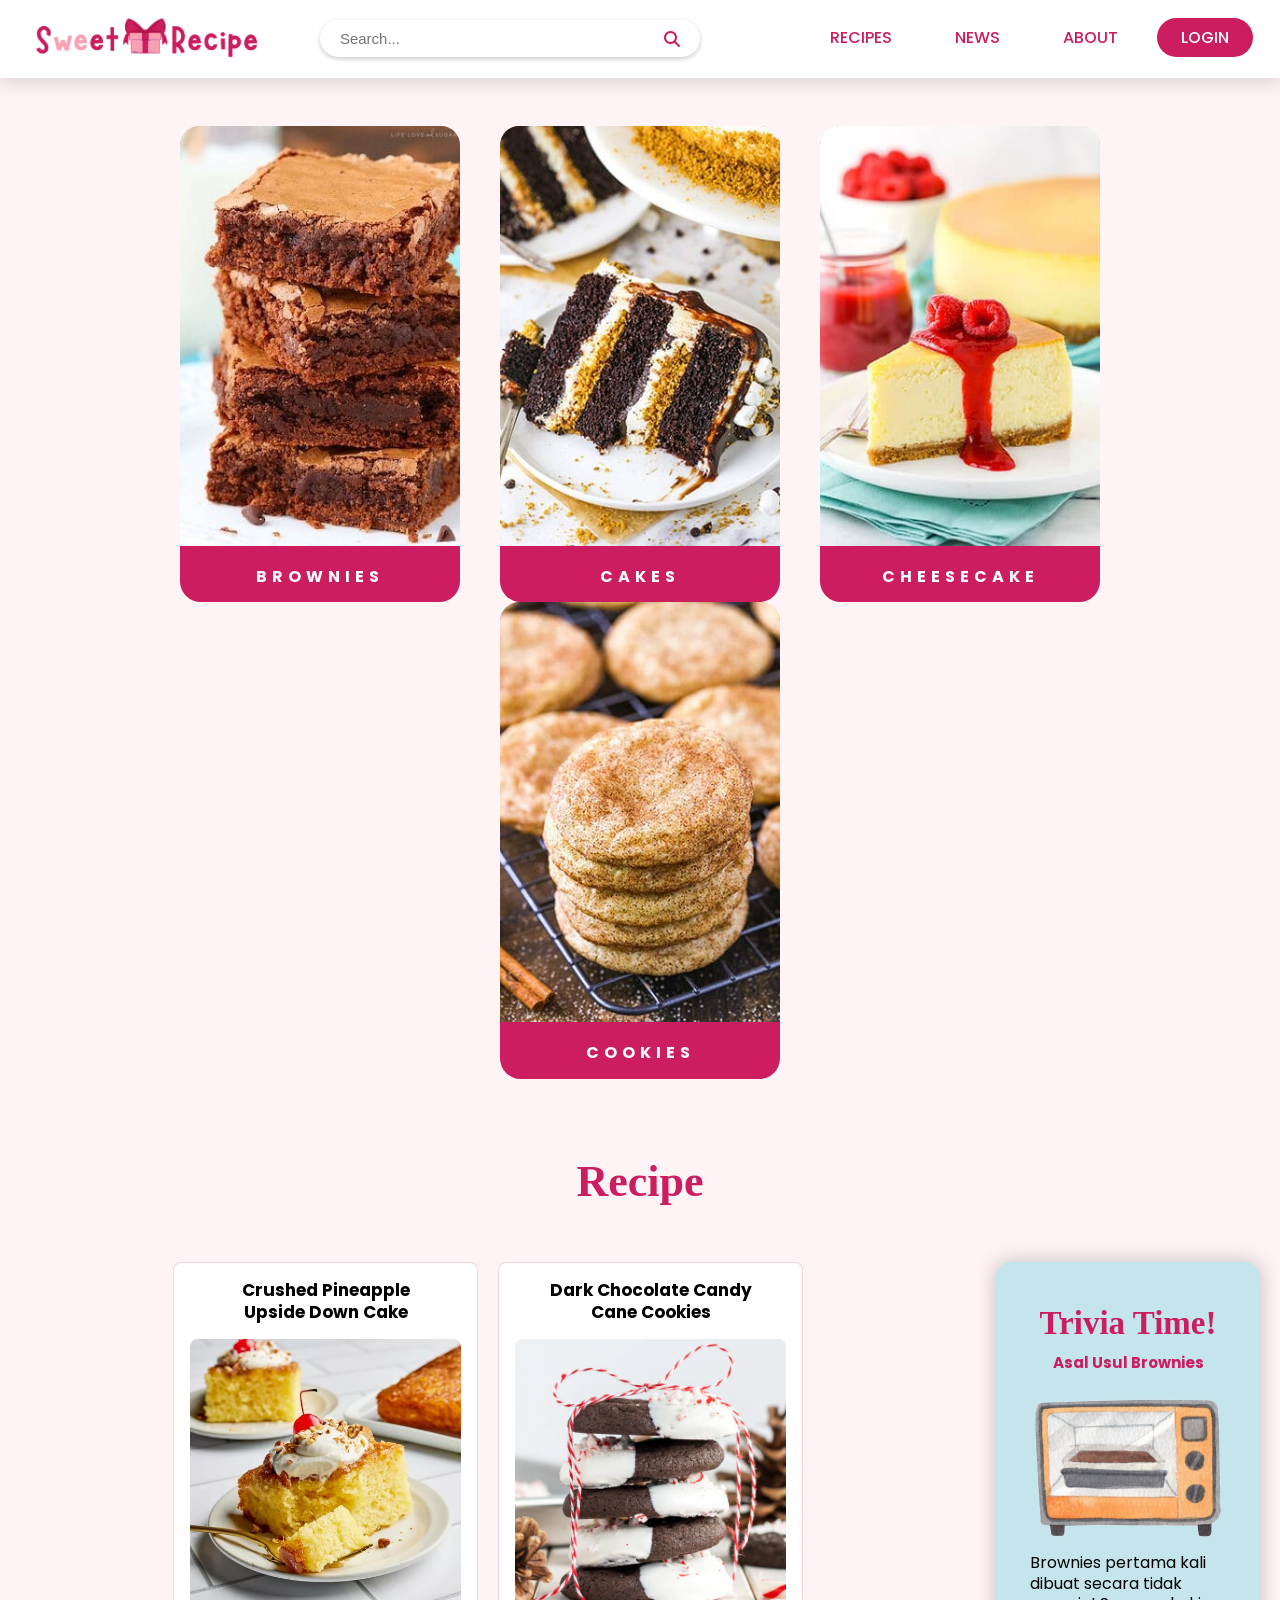
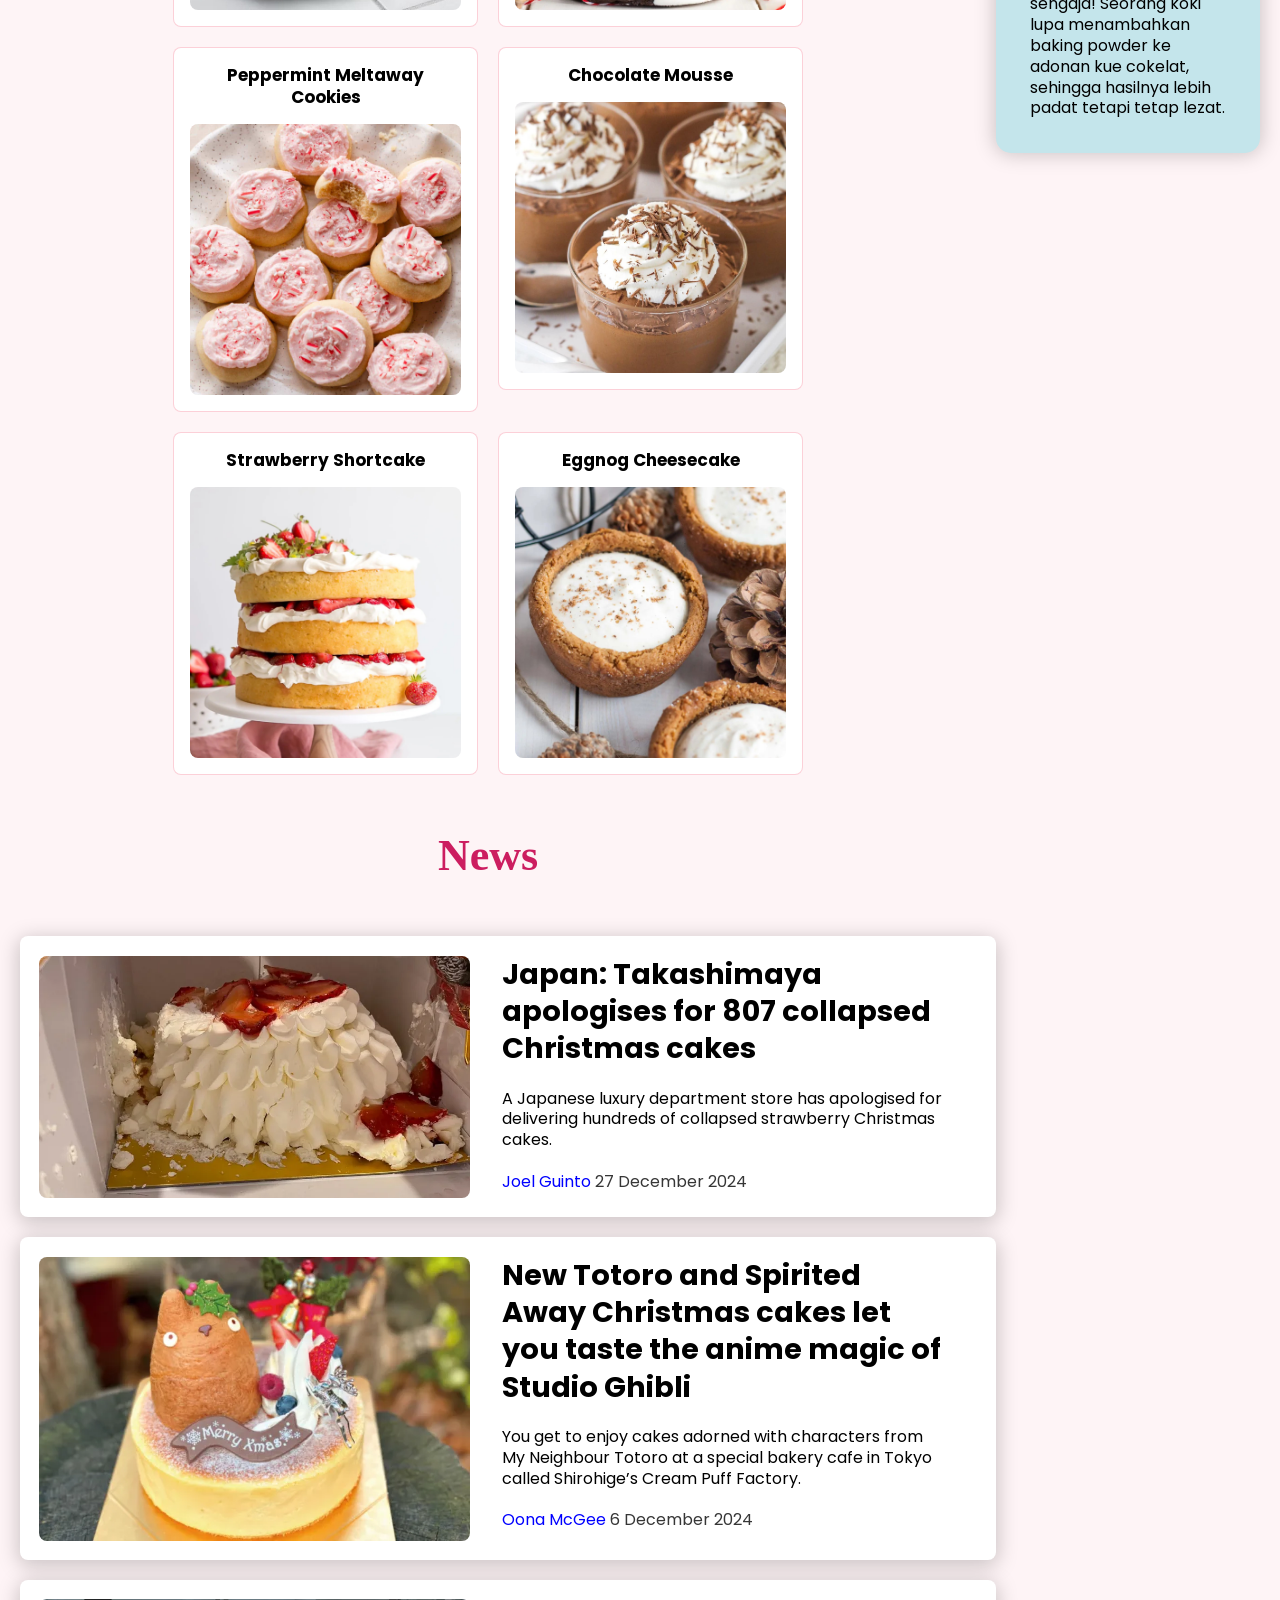
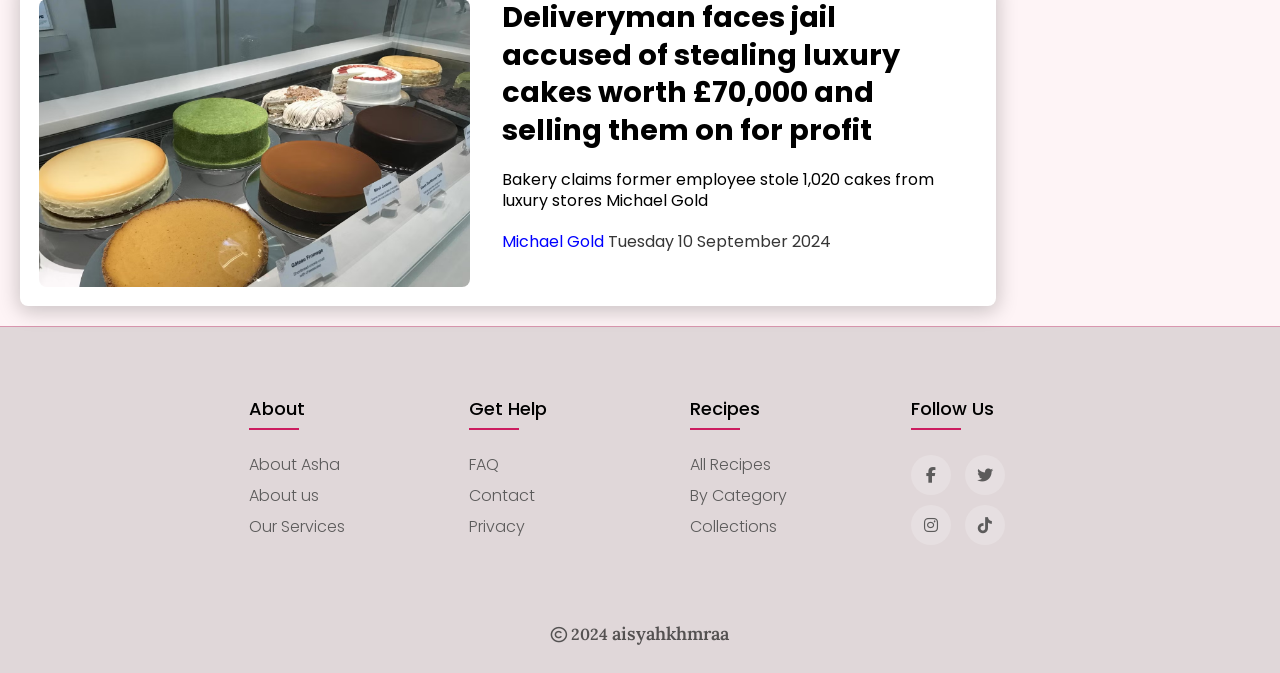
==== commit 99bc96e9: "update index.html" ====
--- a/index.html
+++ b/index.html
@@ -137,7 +137,7 @@
                     </a>
                 </div>
 
-                <div class="content-news">
+                <div class="content-news"> 
                     <div>
                         <article class="card-news">
                             <img src="img/christmas-cake.jpg"
--- a/css/app.css
+++ b/css/app.css
@@ -1,603 +1,841 @@
-*{
-    padding: 0;
-    margin: 0;
-    box-sizing: border-box;
-}
-
-main {
-    padding: 20px;
-    display: flex;
-    flex-direction: column;
-}
-
-body {
-    font-family: "Poppins", serif;
-    line-height: 1.3;
-    background: #f9a2b31e;
-}
-
-
-a {
-    text-decoration: none;
-}
-
-.jumbotron {
-    width: 100%;
-    display: flex;
-    flex-wrap: wrap;
-    align-items: center;
-    justify-content: center;
-    text-align: center;
-    padding: 3rem 2rem;
-}
-
-.card-jumbotron {
-    display: flex;
-    width: 280px;
-    border-radius: 1.3rem;
-    background-color: #cc1d60;
-    margin-inline: 20px;
-}
-
-.card-jumbotron h2:hover {
-    letter-spacing: 9px;
-}
-
-
-.card-jumbotron img { 
-    width: 100%;
-    border-top-left-radius: 1.2rem;
-    border-top-right-radius: 1.2rem;
-}
-
-.jumbotron .jumbotron-inner {
-    width: 100%;
-    display: flex;
-    justify-content: center;
-    
-}
-
-.card-jumbotron h2 {
-    font-family: 'poppins', serif;
-    font-size: 16px;
-    font-weight: 700;
-    padding: 15px;
-    text-align: center;
-    text-decoration: none;
-    color: white; 
-    letter-spacing: 5px;
-    transition: all 0.5s ease-in-out;
-}
-
-.search-box {
-    position: relative;
-}
-
-.search-box input {
-    width: 350px;
-    font-size: 15px;
-    padding: 10px 20px;
-    border-radius: 25px;
-    border: none;
-    box-shadow: 0px 2px 5px rgba(0, 0, 0, 0.2);
-    transition: 0.4s ease-in-out;
-}
-
-.search-box input:focus {
-    width: 400px;
-}
-
-.search-box i {
-    position: absolute;
-    top: 50%;
-    right: 20px;
-    transform: translateY(-50%);
-    color: #cc1d60;
-    cursor: pointer;
-}
-
-.container {
-    display: flex;
-}
-
-h1 {
-    color: #cc1d60;
-    font-weight: 700;
-}
-
-.content-header1 {
-    display: flex;
-    font-size: 20px;
-    width: 100%;
-    align-items: start;
-    justify-content: center;
-    margin: 0;
-    padding: 1rem;
-}
-
-.content-header2 {
-    font-size: 20px;
-    width: 100%;
-    text-align: center;
-    padding: 2rem;
-}
-
-.content-recipe {
-    display: flex;
-    flex-wrap: wrap;
-
-    margin-left: 0;
-    width: 100%;
-    padding: 10px;
-    font-size: 18px;
-}
-
-.card-recipe:hover {
-        transform: scale(1.01); 
-        transition: all 0.2s ease-in-out;
-        box-shadow: 0 4px 20px 2px rgba(0, 0, 0, 0.295);
-}
-
-.content-news {
-    display: flex;
-    flex-wrap: wrap;
-}
-
-.card-recipe {
-    background-color: white;
-    border-radius: 0.5rem;
-    border: 0.01px solid #f9a2b381;
-    margin: 10px;
-  
-    max-width: 305px;
-    display: flex;
-    flex-direction: column;
-    justify-content: space-between;
-    align-items: center;
-    text-align: center;
-    padding: 1rem;
-    color: black;
-}
-
-.card-news {
-    background-color: white;
-    box-shadow: 0 4px 20px 2px rgba(0, 0, 0, 0.205);
-    border-radius: 0.5rem;
-    margin: 20px;
-    width: 100%;
-    max-width: 100%;
-
-    display: flex;
-    flex-wrap: wrap;
-    align-items: flex-start;
-    gap: 2rem;
-    padding: 1.2rem;
-}
-
-.card-news h1 {
-    color: black;
-}
-
-.gambar-resep {
-    width: 100%;
-    border-radius: 0.5rem;
-    object-fit: cover;
-}
-
-.gambar-news {
-    width: 46%;
-    align-items: center;
-    border-radius: 0.5rem;
-    object-fit: cover;
-}
-
-header {
-    display: inline;
-}
-
-.navigation {
-    background-color: white ;
-    box-shadow: 0 0 20px 2px rgba(0, 0, 0, 0.171);
-    width: 100%;
-    max-width: 100%;
-    padding-block: 0.1rem;
-    
-    display: flex;
-    justify-content: space-around;
-    align-items: center;
-
-    position: sticky;
-    top: 0;
-    z-index: 9999;
-}
-
-header .nav-list ul {
-    display: flex;
-    gap: 15px;
-
-}
-
-header .nav-list li {
-    list-style-type: none;
-}
-
-nav li a:hover {
-    color: white;
-    background-color: #cc1d60;
-}
-
-.nav-list li a {
-    padding: 0.5rem 1.5rem;
-    border-radius: 999px;
-
-    text-decoration: none;
-    font-size: 1rem;
-    font-weight: 500;
-    color: #cc1d60;
-
-    transition: all 0.2s ease-in-out;
-}
-
-.nav-list ul li a {
-    text-transform: uppercase;
-}
-
-.text-content {
-    flex-direction: column; 
-    width: 440px;
-    max-width: 500px;
-}
-
-.text-content h1 {
-    padding: 0%;
-    margin: 0%;
-    font-size: 1.8rem;
-}
-
-.text-content h1:hover {
-    text-decoration: underline;
-    color: blue;
-}
-
-h2 {
-    font-size: 17px;
-    padding: 1rem 1.5rem;
-    padding-top: 0; 
-}
-
-.side-bar {
-    padding: 10px;
-}
-
-#content {
-    width: 100%;
-    display: flex;
-    justify-content: space-between;
-}
-
-.trivia { 
-    background-color: rgb(196, 229, 235);
-    box-shadow: 0 0 20px 1.5px rgba(0, 0, 0, 0.205);
-    border-radius: 15px;
-    padding: 2rem;
-    margin: 10px
-}
-
-.left-aside img {
-    width: 100%;
-        background-repeat: no-repeat;
-        background-size: contain;
-}
-
-.text-aside {
-    padding: 0.1rem;
-    padding-top: 0.5rem;
-    width: 200px;
-    font-size: 16px;
-}
-
-.header-aside h2, h4 {
-    display: flex;
-    justify-content: center;
-}
-
-.header-aside h4 {
-    font-weight: 600;
-}
-
-.footer {
-    max-width: 100%;
-    margin: auto;
-    background-color: rgba(0, 0, 0, 0.116);
-    border-top: 0.01px solid #cc1d6059;
-}
-
-.row {
-    display: flex;
-    flex-wrap: wrap;
-}
-
-ul {
-    list-style: none;
-}
-
-.container {
-    display: flex;
-    padding: 70px 0;
-    justify-content: center;
-}
-
-.footer-col {
-    width: 25%;
-    padding: 0 50px;
-    
-}
-
-.footer-col h4 {
-    font-size: 18px;
-    color: black;
-    text-transform: capitalize;
-    margin-bottom: 35px;
-    font-weight: 500;
-    position: relative;
-    justify-content: start;
-}
-
-.footer-col h4::before {
-    content: '';
-    position: absolute;
-    bottom: -10px;
-    left: 0;
-    background-color: #cc1d60;
-    height: 2px;
-    box-sizing: border-box;
-    width: 50px;
-}
-
-.footer-col ul li:not(:last-child) {
-    margin-bottom: 10px;
-} 
-
-.footer-col ul li a {
-    font-size: 16px;
-    color: #ffffff;
-    text-decoration: none;
-    font-weight: 300;
-    color: rgb(92, 91, 91);
-    display: block;
-    transition: all 0.3s ease;
-}
-
-.footer-col ul li a:hover {
-    color: #cc1d60;
-    padding-left: 8px;
-    font-weight: 500;
-}
-
-.footer-col .social-media i {
-    display: inline-block;
-    height: 40px;
-    width: 40px;
-    background-color: rgba(255, 255, 255, 0.2);
-    margin: 0 10px 10px 0;
-    text-align: center;
-    line-height: 40px;
-    border-radius: 50%;
-    color: rgb(92, 91, 91);
-    transition: all 0.5s ease;
-}
-
-.footer-col .social-media i:hover {
-    color: #cc1d60;
-    background-color: #ca749557;
-}
-
-
-.checkbtn {
-    font-size: 27px;
-    color: #cc1d60;
-    line-height: 80px;
-    float: right;
-    cursor: pointer;
-    display: none;
-}
-
-#check {
-    display: none;
-}
-
-.cfooter i {
-    display: flex;
-    justify-content: center;
-    padding-bottom: 30px;
-    font-size: 16px;
-    list-style: none;
-}
-
-.font-footer {
-    text-decoration: none;
-}
-
-.font-footer i {
-    color: rgba(48, 48, 48, 0.795);
-    align-items: center;
-}
-
-.font-footer i p {
-    color: rgba(48, 47, 47, 0.795);
-    font-family: 'Lora';
-    font-size: 16px;
-}
-
-@media screen and (max-width: 1023px) {
-    body {
-        width: 100%;
-    }
-    
-    #content {
-        display: flex;
-        flex-direction: column;
-    }
-    .footer-col {
-        width: 50%;
-        margin-bottom: 30px;
-    }
-
-    .content-recipe {
-        display: flex;
-        justify-content: center;
-    }
-
-    .content-news {
-        display: flex;
-        flex-wrap: wrap;
-    }
-
-    .card-recipe {
-        max-width: 270px;
-    }
-
-    .card-news {
-        width: 100%;
-    }
-
-    .gambar-news {
-        width: 300px;
-    }
-
-    .side-bar {
-        display: flex;
-        flex-direction: column;
-        width: 80%;
-    }
-
-    .left-aside {
-        display: flex;
-    }
- 
-    .left-aside img {     
-        width: 70%;
-        height: 200px;
-    }
-
-    .header-aside h2 {
-        font-size: 28px;
-    }
-
-    .header-aside h4 {
-        font-size: 18px;
-    }
-
-    .text-aside {
-        display: flex;
-        width: 70%;
-        font-size: 17px;
-        align-items: center;
-        padding: 10px;
-    }
-
-    .text-content {
-        padding-left: 0.5rem;
-    }
-
-    .text-content h1 {
-        width: 400px;
-        font-size: 22px;
-    }
-
-    .text-content p {
-        width: 400px;
-        font-size: 14px;
-    }
-
-    .checkbtn {
-        display: block;
-    }
-
-    .nav-list ul {
-        position: fixed;
-        width: 100%;
-        height: 100vh;
-        background: rgb(196, 229, 235);
-        top: 90px;
-        left: -100%;
-        transition: all .5s;
-        padding-bottom: 150px;
-        flex-direction: column;
-        text-align: center;
-    }
-
-    .nav-list ul li {
-        display: block;
-        margin: 45px 0;
-        line-height: 20px;
-    }
-
-    .nav-list ul li a {
-        font-size: 20px;
-        color: grey;
-    }
-
-    .nav-list a:hover {
-        background: none;
-        color: #cc1d60;
-    }
-
-    #check:checked ~ .nav-list ul {
-        left: 0;
-    }
-
-    .jumbotron {
-        width: 100%;
-        height: 1000px;
-        background-color: red;
-    }
-
-    .card-jumbotron {
-        display: flex;
-        flex-wrap: wrap;
-    }
-
-    .card-jumbotron img {
-        object-fit: cover;
-        width: 250px;
-    }
-
-}
-
-@media screen and (max-width: 767px){
-    .footer-col {
-        width: 100%;
-    }
-
-    .gambar-news {
-        width: 100%;
-    }
-
-    header .navigation {
-        flex-direction: column;
-        gap: 1.5rem;
-    }
-
-    .card-recipe {  
-        width: 100%;
-        font-size: 14px;
-    }
-
-    .card-news {
-        flex-direction: column;
-        width: 80%;
-    }
-
-    h1 {
-        font-size: 28px;
-    }
-
-    h2 {
-        font-size: 20px;
-    }
-
-    
-
-
-}+*{
+    padding: 0;
+    margin: 0;
+    box-sizing: border-box;
+}
+
+main {
+    padding-top: 0;
+    display: flex;
+    flex-direction: column;
+}
+
+body {
+    font-family: "Poppins", serif;
+    line-height: 1.3;
+    background: #f9a2b31e;
+}
+
+
+a {
+    text-decoration: none;
+}
+
+.jumbotron {
+    width: 100%;
+    display: flex;
+    flex-wrap: wrap;
+    align-items: center;
+    justify-content: center;
+    text-align: center;
+    padding: 3rem 2rem;
+    padding-bottom: 0;
+}
+
+.card-jumbotron {
+    display: flex;
+    width: 280px;
+    border-radius: 1.3rem;
+    background-color: #cc1d60;
+    margin-inline: 20px;
+}
+
+.card-jumbotron h2:hover {
+    letter-spacing: 9px;
+}
+
+
+.card-jumbotron img { 
+    width: 100%;
+    border-top-left-radius: 1.2rem;
+    border-top-right-radius: 1.2rem;
+}
+
+.jumbotron .jumbotron-inner {
+    width: 100%;
+    display: flex;
+    justify-content: center;
+    
+}
+
+.card-jumbotron h2 {
+    font-family: 'poppins', serif;
+    font-size: 16px;
+    font-weight: 700;
+    padding: 15px;
+    text-align: center;
+    text-decoration: none;
+    color: white; 
+    letter-spacing: 5px;
+    transition: all 0.5s ease-in-out;
+    justify-content: center;
+}
+
+.search-box {
+    position: relative;
+}
+
+.search-box input {
+    width: 380px;
+    font-size: 15px;
+    padding: 10px 20px;
+    border-radius: 25px;
+    border: none;
+    box-shadow: 0px 2px 5px rgba(0, 0, 0, 0.2);
+    transition: 0.4s ease-in-out;
+}
+
+.search-box input:focus {
+    width: 420px;
+}
+
+.search-box i {
+    position: absolute;
+    top: 50%;
+    right: 20px;
+    transform: translateY(-50%);
+    color: #cc1d60;
+    cursor: pointer;
+}
+
+.container {
+    display: flex;
+}
+
+h1 {
+    color: #cc1d60;
+    font-weight: 700;
+}
+
+.content-header1 {
+    display: flex;
+    font-size: 22px;
+    font-family: 'Henny Penny';
+    width: 100%;
+    align-items: start;
+    justify-content: center;
+    margin: 0;
+    padding: 2rem;
+}
+
+.content-header2 {
+    font-size: 22px;
+    width: 100%;
+    text-align: center;
+    padding: 2rem;
+    font-family: 'Henny Penny';
+}
+
+.content-recipe {
+    display: flex;
+    flex-wrap: wrap;
+
+    margin-left: 0;
+    width: 100%;
+    padding: 10px;
+    font-size: 18px;
+    justify-content: center;
+}
+
+.card-recipe:hover {
+        transform: scale(1.01); 
+        transition: all 0.2s ease-in-out;
+        box-shadow: 0 4px 20px 2px rgba(0, 0, 0, 0.295);
+}
+
+.content-news {
+    display: flex;
+    flex-wrap: wrap;
+}
+
+.card-recipe {
+    background-color: white;
+    border-radius: 0.5rem;
+    border: 0.01px solid #f9a2b381;
+    margin: 10px;
+  
+    max-width: 305px;
+    display: flex;
+    flex-direction: column;
+    justify-content: space-between;
+    align-items: center;
+    text-align: center;
+    padding: 1rem;
+    color: black;
+    min-height: 300px;
+}
+
+.card-news {
+    background-color: white;
+    box-shadow: 0 4px 20px 2px rgba(0, 0, 0, 0.205);
+    border-radius: 0.5rem;
+    margin: 20px;
+    width: 100%;
+    max-width: 100%;
+
+    display: flex;
+    flex-wrap: wrap;
+    align-items: flex-start;
+    gap: 2rem;
+    padding: 1.2rem;
+}
+
+.card-news h1 {
+    color: black;
+}
+
+.gambar-resep {
+    width: 100%;
+    border-radius: 0.5rem;
+    object-fit: cover;
+}
+
+.gambar-news {
+    width: 46%;
+    align-items: center;
+    border-radius: 0.5rem;
+    object-fit: cover;
+}
+
+header {
+    display: inline;
+}
+
+.navigation {
+    background-color: white ;
+    box-shadow: 0 0 20px 2px rgba(0, 0, 0, 0.171);
+    width: 100%;
+    max-width: 100%;
+    padding-block: 0.1rem;
+    
+    display: flex;
+    justify-content: space-around;
+    align-items: center;
+
+    position: sticky;
+    top: 0;
+    z-index: 9999;
+}
+
+header .nav-list ul {
+    display: flex;
+    gap: 15px;
+
+}
+
+header .nav-list li {
+    list-style-type: none;
+}
+
+nav li .list-a:hover {
+    color: white;
+    background-color: #cc1d60;
+}
+
+nav li .login:hover {
+    color: #cc1d60;
+    background-color: white;
+}
+
+.nav-list li .list-a {
+    padding: 0.5rem 1.5rem;
+    border-radius: 999px;
+
+    text-decoration: none;
+    font-size: 1rem;
+    font-weight: 500;
+    color: #cc1d60;
+
+    transition: all 0.2s ease-in-out;
+}
+
+.login {
+    background-color: #cc1d60;
+    padding: 0.5rem 1.5rem;
+    border-radius: 999px;
+
+    text-decoration: none;
+    font-size: 1rem;
+    font-weight: 500;
+    color: white;
+
+    transition: all 0.2s ease-in-out;
+}
+
+.nav-list ul li a {
+    text-transform: uppercase;
+}
+
+.text-content {
+    flex-direction: column; 
+    width: 440px;
+    max-width: 500px;
+}
+
+.text-content h1 {
+    padding: 0%;
+    margin: 0%;
+    font-size: 1.8rem;
+}
+
+.text-content h1:hover {
+    text-decoration: underline;
+    color: blue;
+}
+
+h2 {
+    font-size: 17px;
+    padding: 1rem 1.5rem;
+    padding-top: 0; 
+}
+
+.side-bar {
+    padding: 10px;
+}
+
+#content {
+    width: 100%;
+    display: flex;
+    justify-content: space-between;
+}
+
+.trivia { 
+    background-color: rgb(196, 229, 235);
+    box-shadow: 0 0 20px 1.5px rgba(0, 0, 0, 0.205);
+    border-radius: 15px;
+    padding: 2rem;
+    margin: 10px
+}
+
+.left-aside img {
+    width: 100%;
+        background-repeat: no-repeat;
+        background-size: contain;
+}
+
+.text-aside {
+    padding: 0.1rem;
+    padding-top: 0.5rem;
+    width: 200px;
+    font-size: 16px;
+}
+
+.header-aside h2, h4 {
+    display: flex;
+    justify-content: center;
+}
+
+.header-aside h4 {
+    font-size: 15px;
+    color: #cc1d60;
+}
+
+.header-aside h2 {
+    font-family: 'Henny Penny';
+    color: #cc1d60;
+    font-size: 33px;
+    padding: 0.5rem;
+}
+
+.footer {
+    max-width: 100%;
+    margin: auto;
+    background-color: rgba(0, 0, 0, 0.116);
+    border-top: 0.01px solid #cc1d6059;
+}
+
+.row {
+    display: flex;
+    flex-wrap: wrap;
+}
+
+ul {
+    list-style: none;
+}
+
+.container {
+    display: flex;
+    padding: 70px 0;
+    justify-content: center;
+}
+
+.footer-col {
+    width: 25%;
+    padding: 0 50px;
+    
+}
+
+.footer-col h4 {
+    font-size: 18px;
+    color: black;
+    text-transform: capitalize;
+    margin-bottom: 35px;
+    font-weight: 500;
+    position: relative;
+    justify-content: start;
+}
+
+.footer-col h4::before {
+    content: '';
+    position: absolute;
+    bottom: -10px;
+    left: 0;
+    background-color: #cc1d60;
+    height: 2px;
+    box-sizing: border-box;
+    width: 50px;
+}
+
+.footer-col ul li:not(:last-child) {
+    margin-bottom: 10px;
+} 
+
+.footer-col ul li a {
+    font-size: 16px;
+    color: #ffffff;
+    text-decoration: none;
+    font-weight: 300;
+    color: rgb(92, 91, 91);
+    display: block;
+    transition: all 0.3s ease;
+}
+
+.footer-col ul li a:hover {
+    color: #cc1d60;
+    padding-left: 8px;
+    font-weight: 500;
+}
+
+.footer-col .social-media i {
+    display: inline-block;
+    height: 40px;
+    width: 40px;
+    background-color: rgba(255, 255, 255, 0.2);
+    margin: 0 10px 10px 0;
+    text-align: center;
+    line-height: 40px;
+    border-radius: 50%;
+    color: rgb(92, 91, 91);
+    transition: all 0.5s ease;
+}
+
+.footer-col .social-media i:hover {
+    color: #cc1d60;
+    background-color: #ca749557;
+}
+
+
+.checkbtn {
+    font-size: 27px;
+    color: #cc1d60;
+    line-height: 80px;
+    float: right;
+    cursor: pointer;
+    display: none;
+}
+
+#check {
+    display: none;
+}
+
+.cfooter i {
+    display: flex;
+    justify-content: center;
+    padding-bottom: 30px;
+    font-size: 16px;
+    list-style: none;
+}
+
+.font-footer {
+    text-decoration: none;
+}
+
+.font-footer i {
+    color: rgba(48, 48, 48, 0.795);
+    align-items: center;
+}
+
+.font-footer i p {
+    color: rgba(48, 47, 47, 0.795);
+    font-family: 'Lora';
+    font-size: 16px;
+}
+
+@media screen and (max-width: 1023px) {
+    body {
+        width: 100%;
+    }
+    
+    #content {
+        display: flex;
+        flex-direction: column;
+    }
+
+    .footer-col {
+        width: 50%;
+        margin-bottom: 30px;
+    }
+
+    .content-recipe {
+        display: flex;
+        justify-content: center;
+    }
+
+    .content-news {
+        display: flex;
+        flex-wrap: wrap;
+    }
+
+    .card-recipe {
+        max-width: 270px;
+    }
+
+    .card-news {
+        width: 97%;
+    }
+
+    .card-news img {
+        width: 100%;
+    }
+
+    .gambar-news {
+        width: 300px;
+    }
+
+    .side-bar {
+        display: flex;
+        flex-direction: column;
+        width: 80%;
+    }
+
+    .left-aside {
+        display: flex;
+    }
+ 
+    .left-aside img {     
+        width: 70%;
+        height: 200px;
+    }
+
+    .header-aside h2 {
+        font-size: 28px;
+    }
+
+    .header-aside h4 {
+        font-size: 18px;
+    }
+
+    .text-aside {
+        display: flex;
+        width: 70%;
+        font-size: 17px;
+        align-items: center;
+        padding: 10px;
+    }
+
+    .text-content {
+        padding-left: 0.5rem;
+        width: 100%;
+    }
+
+    .text-content h1 {
+        font-size: 28px;
+    }
+
+    .text-content p {
+        font-size: 17px;
+    }
+
+    .checkbtn {
+        display: block;
+    }
+
+    .nav-list ul {
+        position: fixed;
+        width: 100%;
+        height: 100vh;
+        background: #cc1d60;
+        top: 80px;
+        left: -100%;
+        transition: all .5s;
+        padding-bottom: 150px;
+        flex-direction: column;
+        text-align: center;
+    }
+
+    .nav-list ul li {
+        display: block;
+        margin: 45px 0;
+        line-height: 20px;
+    }
+
+    .nav-list ul li a {
+        font-size: 20px;
+        color: #5f112f;
+    }
+
+    .nav-list a:hover {
+        background: none;
+        color: white;
+
+    }
+
+    #check:checked ~ .nav-list ul {
+        left: 0;
+    }
+
+    .jumbotron {
+        width: 100%;
+    }
+
+    .card-jumbotron {
+        display: flex;
+        flex-wrap: wrap;
+        width: 200px;
+        margin: 0.5rem;
+    }
+
+    .card-jumbotron img {
+        object-fit: cover;
+        width: 200px;
+    }
+
+    .card-jumbotron h2 {
+        font-size: 14px;
+    }
+
+    .card-jumbotron h2:hover {
+        letter-spacing: 7px;
+    }
+
+}
+
+@media screen and (max-width: 768px){
+    body {
+        width: 100%;
+    }
+
+
+    .footer-col {
+        width: 100%;
+    }
+    
+
+    .card-recipe {  
+        display: flex;
+        justify-content: space-around;
+        margin: 0.5rem;
+        padding: 0.5rem;
+        width: 211px;
+        min-height: 290px;
+    }
+
+    .card-recipe h2 {
+        width: 190px;
+        font-size: 17px;
+        padding: 1rem;
+    }
+
+    .card-news {
+        flex-direction: column;
+        width: 100%;
+    }
+
+    .card-news img {
+        width: 100%;
+    }
+
+    h1 {
+        font-size: 28px;
+    }
+
+    .card-jumbotron {
+        width: 150px;
+    }
+
+    .card-jumbotron h2 {
+        letter-spacing: 2px;
+    }
+
+    .card-jumbotron h2:hover {
+        letter-spacing: 3px;
+    }
+
+    .card-jumbotron img {
+        width: 100%;
+    }
+
+    .navigation {
+        width: 100%;
+    }
+
+    .side-bar {
+        width: 100%;
+    }
+
+    .header-aside h2 {
+        font-size: 25px;
+    }
+
+    .header-aside h4 {
+        font-size: 20px;
+    }
+
+    .text-aside p {
+        font-size: 18px;
+    }
+
+}
+
+@media screen and (max-width: 480px){
+    body {
+        width: 100%;
+        padding: 0;
+        margin: 0;
+    }
+
+    main {
+        padding: 0;
+        margin: 0;
+    }
+
+    .logo img {
+        width: 210px;
+    }
+
+    .search-box input {
+        width: 210px;
+        height: 40px;
+        margin-inline-end: 4rem;
+    }
+
+    .search-box input:focus {
+        width: 220px;
+    }
+
+    .search-box i {
+        right: 80px;
+    }
+
+    .checkbtn i {
+        width: 30px;
+        position: absolute;
+        justify-content: center;
+        top: 5.7rem;
+        right: 4rem;
+    }
+
+    .footer-col {
+        width: 100%;
+    }
+
+    header .navigation {
+        flex-direction: column;
+        gap: 1rem;
+        margin: 0;
+        width: 100%;
+    }
+
+    .card-recipe {  
+        display: flex;
+        justify-content: space-between;
+        margin: 0.5rem;
+        padding: 0.5rem;
+        max-width: 160px;
+        min-height: 210px;
+    }
+
+    .card-recipe img {
+        width: 100%;
+    }
+
+    .card-recipe h2 {
+        font-size: 14px;
+        width: 150px;
+        padding: 0.5rem;
+    }
+
+    .card-news {
+        flex-direction: column;
+        width: 90%;
+    }
+
+    .card-news img {
+        width: 100%;
+    }
+
+    .text-content h1 {
+        font-size: 24px;
+    }
+
+    .text-content p {
+        font-size: 18px;
+    }
+
+    h1 {
+        font-size: 28px;
+    }
+
+    h2 {
+        font-size: 20px;
+    }
+
+    .card-jumbotron {
+        width: 150px;
+    }
+
+    .card-jumbotron h2 {
+        letter-spacing: 2px;
+    }
+
+    .card-jumbotron h2:hover {
+        letter-spacing: 3px;
+    }
+
+    .card-jumbotron img {
+        width: 100%;
+    }
+
+    .navigation {
+        width: 100%;
+    }
+
+    .side-bar {
+        width: 100%;
+    }
+
+    .trivia {
+        width: 90%;
+
+    }
+
+    .header-aside h2 {
+        font-size: 28px;
+    }
+
+    .header-aside h4 {
+        font-size: 18px;
+    }
+
+    .left-aside {
+        display: flex;
+        flex-direction: column;
+        text-align: center;
+        justify-content: center;
+    }
+
+    .left-aside img {
+        width: 100%;
+        height: auto;
+        object-fit: contain;
+    }
+
+    .text-aside {
+        width: 100%;
+    }
+
+    p {
+        font-size: 16px;
+    }
+    
+} 
